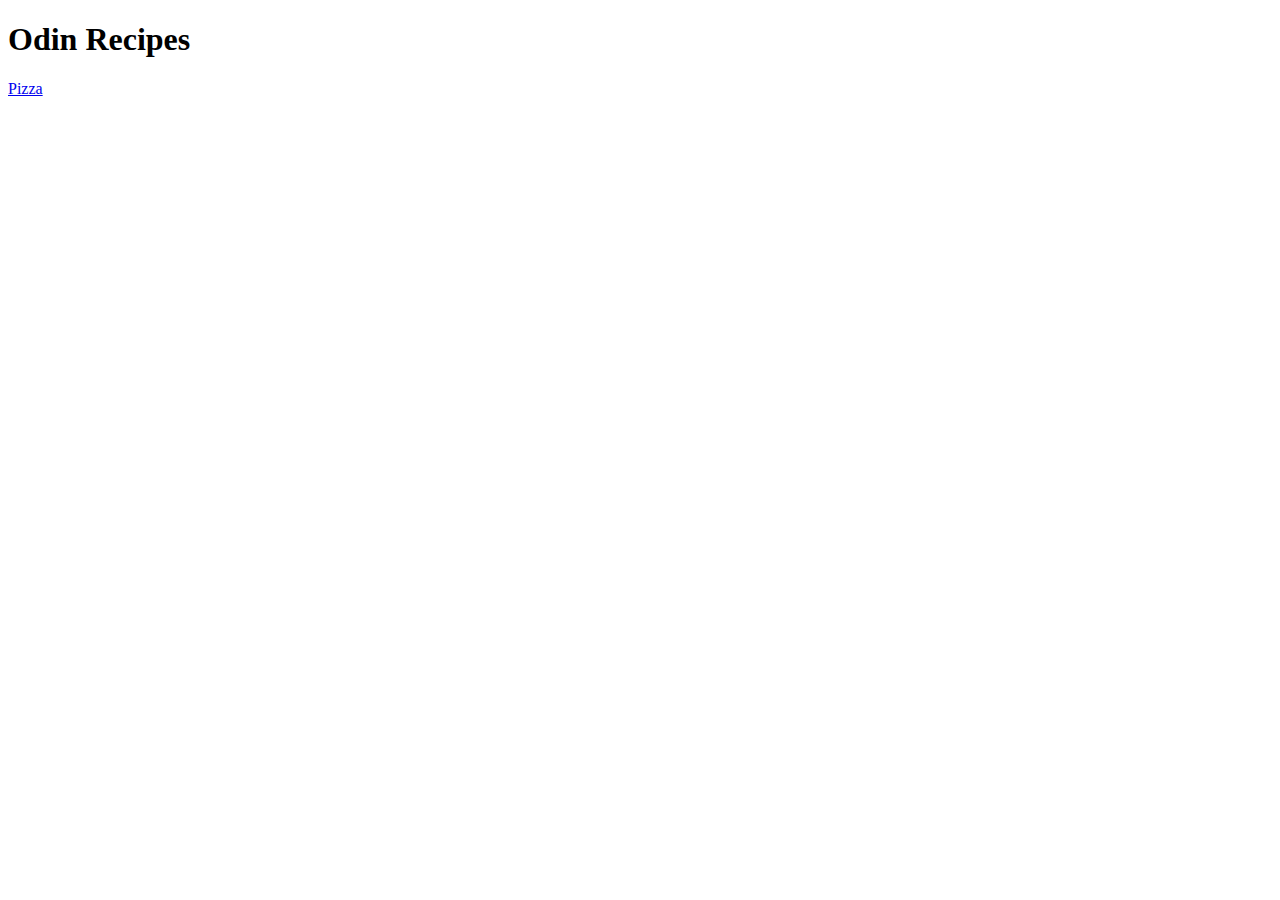
==== index.html @ 1c73b36d "added first recipe and index" ====
<!DOCTYPE html>
<html lang="en">
<head>
    <meta charset="UTF-8">
    <meta http-equiv="X-UA-Compatible" content="IE=edge">
    <meta name="viewport" content="width=device-width, initial-scale=1.0">
    <title>Document</title>
</head>
<body>
    <h1>Odin Recipes</h1>
    <a href="recipes/pizza.html">Pizza</a>
</body>
</html>
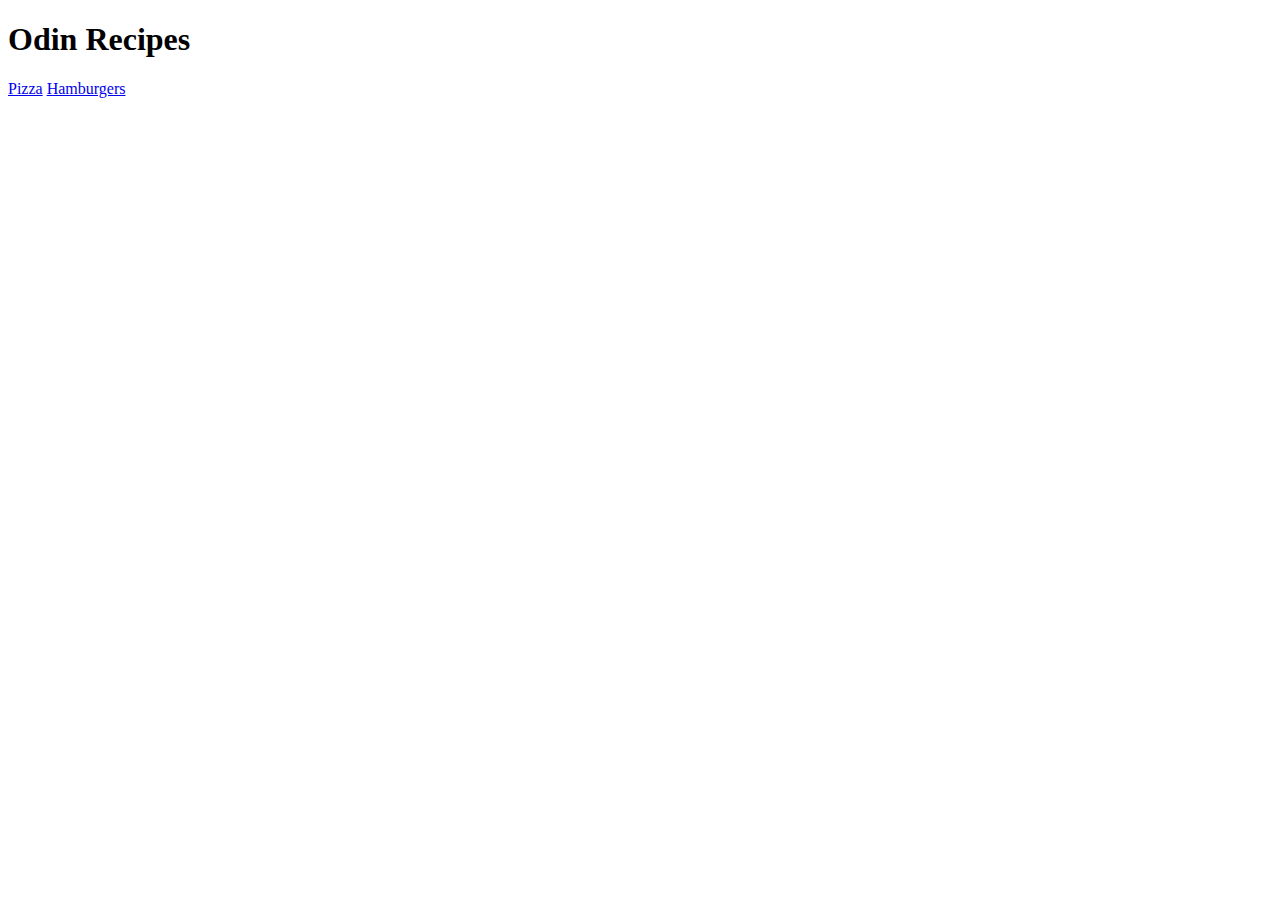
==== commit 3bf52a69: "added hamburger recipe" ====
--- a/index.html
+++ b/index.html
@@ -9,5 +9,6 @@
 <body>
     <h1>Odin Recipes</h1>
     <a href="recipes/pizza.html">Pizza</a>
+    <a href="recipes/hamburgers.html">Hamburgers</a>
 </body>
 </html>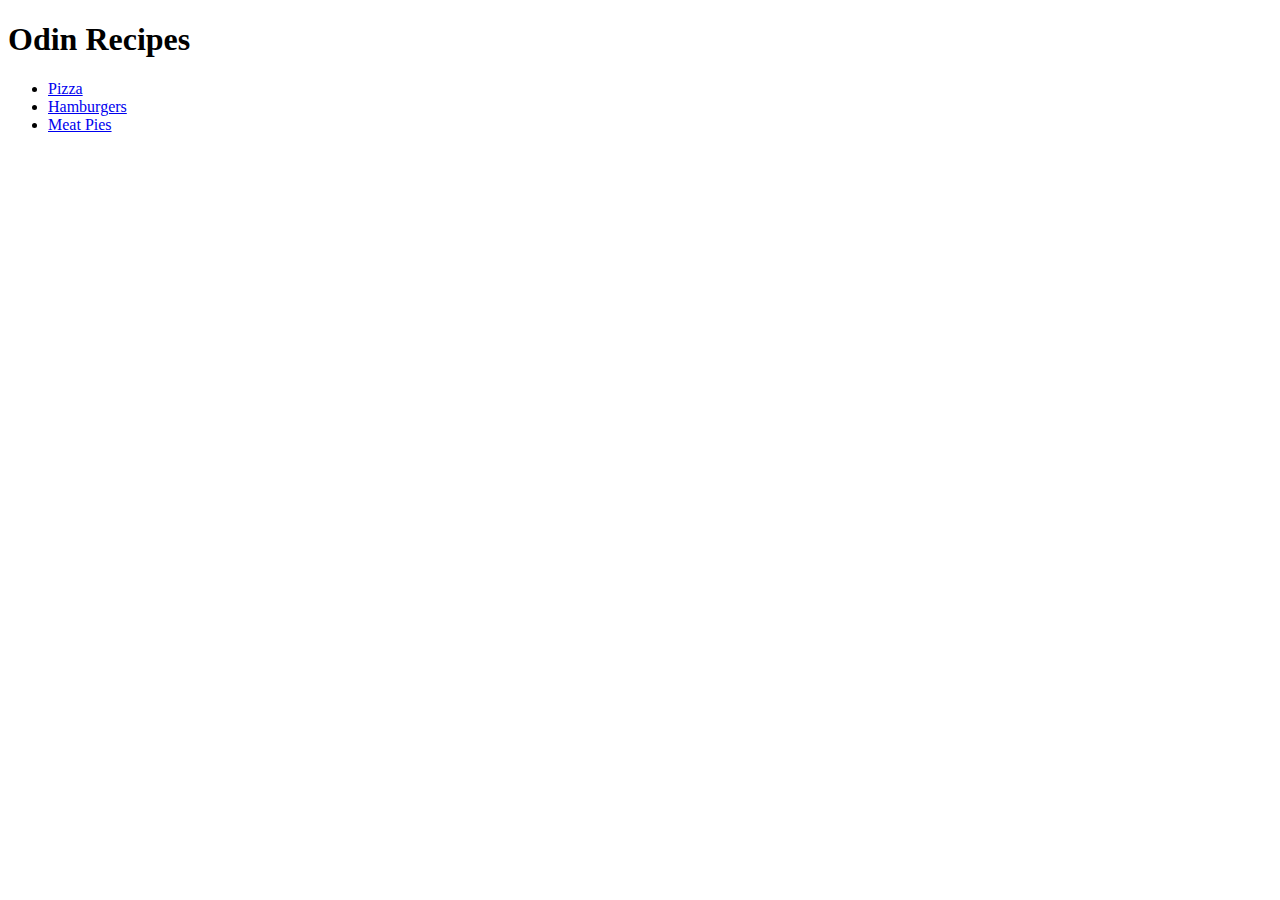
==== commit 2fb5e643: "added meat pie recipe" ====
--- a/index.html
+++ b/index.html
@@ -8,7 +8,10 @@
 </head>
 <body>
     <h1>Odin Recipes</h1>
-    <a href="recipes/pizza.html">Pizza</a>
-    <a href="recipes/hamburgers.html">Hamburgers</a>
+    <ul>
+        <li><a href="recipes/pizza.html">Pizza</a></li>
+        <li><a href="recipes/hamburgers.html">Hamburgers</a></li>
+        <li><a href="recipes/meatpie.html">Meat Pies</a></li>
+    </ul>
 </body>
 </html>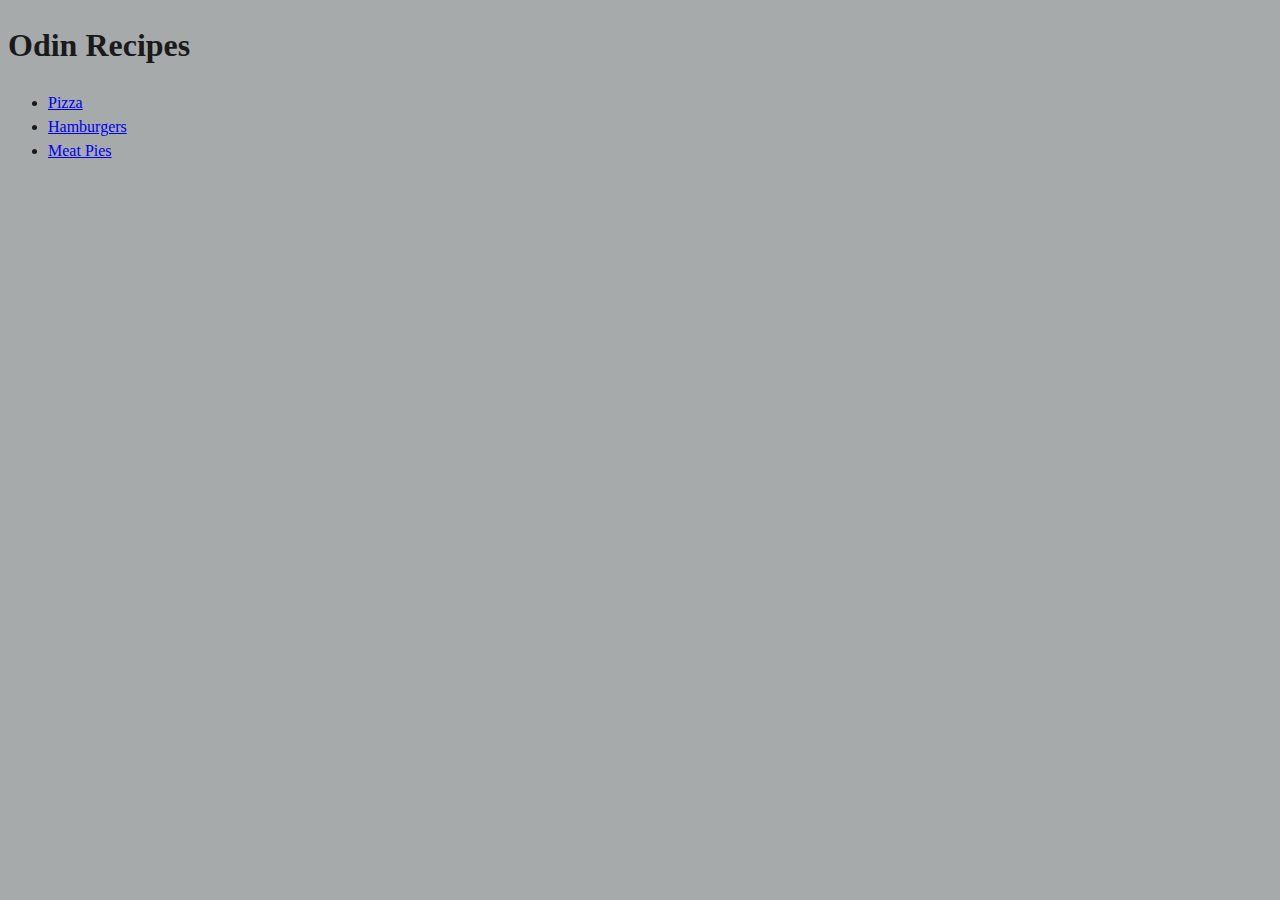
==== commit 37979c95: "add css initial" ====
--- a/index.html
+++ b/index.html
@@ -5,6 +5,7 @@
     <meta http-equiv="X-UA-Compatible" content="IE=edge">
     <meta name="viewport" content="width=device-width, initial-scale=1.0">
     <title>Document</title>
+    <link rel="stylesheet" href="styles.css">
 </head>
 <body>
     <h1>Odin Recipes</h1>
--- a/styles.css
+++ b/styles.css
@@ -0,0 +1,6 @@
+body {
+    margin: 10;
+    background-color: hsl(190, 3%, 66%);
+    color: hsl(0, 0%, 10%);
+    line-height: 1.5;
+  }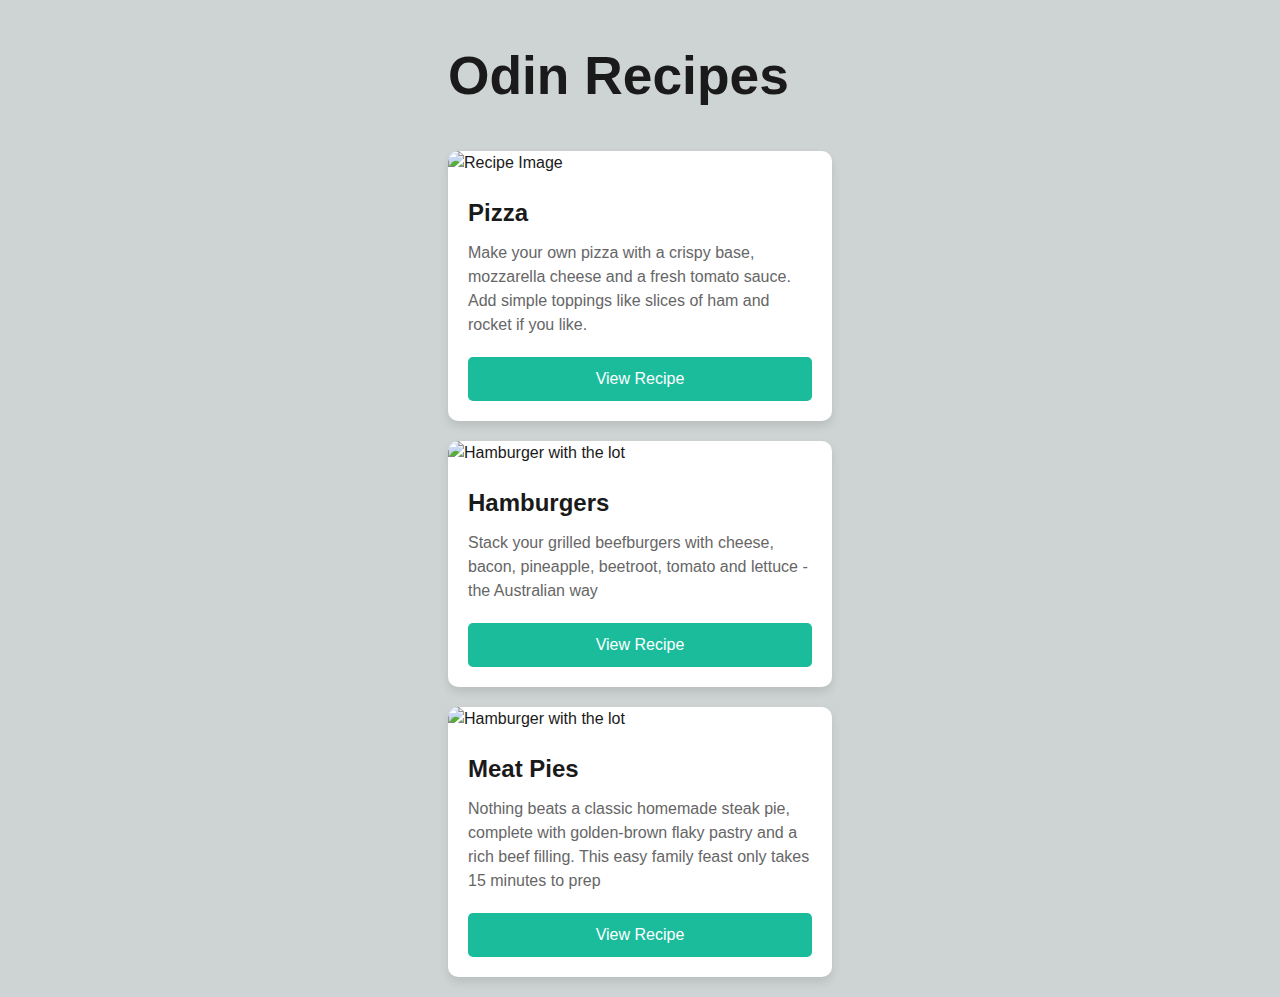
==== commit 4df420d6: "changed index recipes to cards" ====
--- a/index.html
+++ b/index.html
@@ -9,10 +9,30 @@
 </head>
 <body>
     <h1>Odin Recipes</h1>
-    <ul>
-        <li><a href="recipes/pizza.html">Pizza</a></li>
-        <li><a href="recipes/hamburgers.html">Hamburgers</a></li>
-        <li><a href="recipes/meatpie.html">Meat Pies</a></li>
-    </ul>
+    <div class="recipe-card">
+        <img src=https://images.immediate.co.uk/production/volatile/sites/30/2020/08/recipe-image-legacy-id-164466_12-9ce4abe.jpg?quality=90&webp=true&resize=300,272" alt="Recipe Image">
+        <div class="card-content">
+          <h2>Pizza</h2>
+          <p>Make your own pizza with a crispy base, mozzarella cheese and a fresh tomato sauce. Add simple toppings like slices of ham and rocket if you like.</p>
+          <a href="recipes/pizza.html">View Recipe</a>
+        </div>
+      </div>
+      <div class="recipe-card">
+        <img src=https://images.immediate.co.uk/production/volatile/sites/30/2020/08/recipe-image-legacy-id-1011552_10-08a4e99.jpg?quality=90&webp=true&resize=300,272" alt="Hamburger with the lot" alt="Recipe Image">
+        <div class="card-content">
+          <h2>Hamburgers</h2>
+          <p>Stack your grilled beefburgers with cheese, bacon, pineapple, beetroot, tomato and lettuce - the Australian way</p>
+          <a href="recipes/hamburgers.html">View Recipe</a>
+        </div>
+      </div>
+      <div class="recipe-card">
+        <img src="https://images.immediate.co.uk/production/volatile/sites/30/2020/08/easy-steak-pie-89f7027.jpg?quality=90&webp=true&resize=300,272" alt="Hamburger with the lot" alt="Recipe Image">
+        <div class="card-content">
+          <h2>Meat Pies</h2>
+          <p>Nothing beats a classic homemade steak pie, complete with golden-brown flaky pastry and a rich beef filling. This easy family feast only takes 15 minutes to prep</p>
+          <a href="recipes/meatpie.html">View Recipe</a>
+        </div>
+      </div>
+
 </body>
 </html>--- a/styles.css
+++ b/styles.css
@@ -1,6 +1,97 @@
 body {
-    margin: 10;
-    background-color: hsl(190, 3%, 66%);
-    color: hsl(0, 0%, 10%);
-    line-height: 1.5;
+  margin: 0 auto;
+  background-color: hsl(190, 6%, 82%);
+  color: hsl(0, 0%, 10%);
+  line-height: 1.5;
+  width: 30%;
+  font-family: 'Trebuchet MS', 'Lucida Sans Unicode', 'Lucida Grande', 'Lucida Sans', Arial, sans-serif\;
+}
+
+h1 {
+  font-size: 40pt;
+  text-align: left;
+}
+
+ul {
+    list-style: none;
+    padding: 0;
+  }
+  
+  li {
+    background-color: #f2f2f2;
+    padding: 10px;
+    margin-bottom: 10px;
+    border-radius: 5px;
+    font-family: 'Roboto', sans-serif;
+    font-size: 18px;
+    color: #333;
+    border: 1px solid #ccc;
+    transition: all 0.3s ease;
+  }
+  
+  li:hover {
+    background-color: #ddd;
+    cursor: pointer;
+  }
+
+.c-img {
+  display: block;
+  margin-left: auto;
+  margin-right: auto;
+  width: 100%;
+}
+
+.description {
+    font-size: large;
+    
+}
+
+.recipe-card {
+    display: flex;
+    flex-direction: column;
+    background-color: #fff;
+    border-radius: 10px;
+    box-shadow: 0 5px 10px rgba(0, 0, 0, 0.1);
+    margin-bottom: 20px;
+    overflow: hidden;
+  }
+  
+  .recipe-card img {
+    width: 100%;
+    height: auto;
+    object-fit: cover;
+    border-top-left-radius: 10px;
+    border-top-right-radius: 10px;
+  }
+  
+  .recipe-card .card-content {
+    padding: 20px;
+    text-align: left;
+  }
+  
+  .recipe-card h2 {
+    font-size: 24px;
+    margin-top: 0;
+    margin-bottom: 10px;
+  }
+  
+  .recipe-card p {
+    margin: 0;
+    font-size: 16px;
+    color: #666;
+  }
+  
+  .recipe-card a {
+    display: block;
+    margin-top: 20px;
+    color: #fff;
+    background-color: #1abc9c;
+    border-radius: 5px;
+    padding: 10px;
+    text-align: center;
+    text-decoration: none;
+  }
+  
+  .recipe-card a:hover {
+    background-color: #16a085;
   }